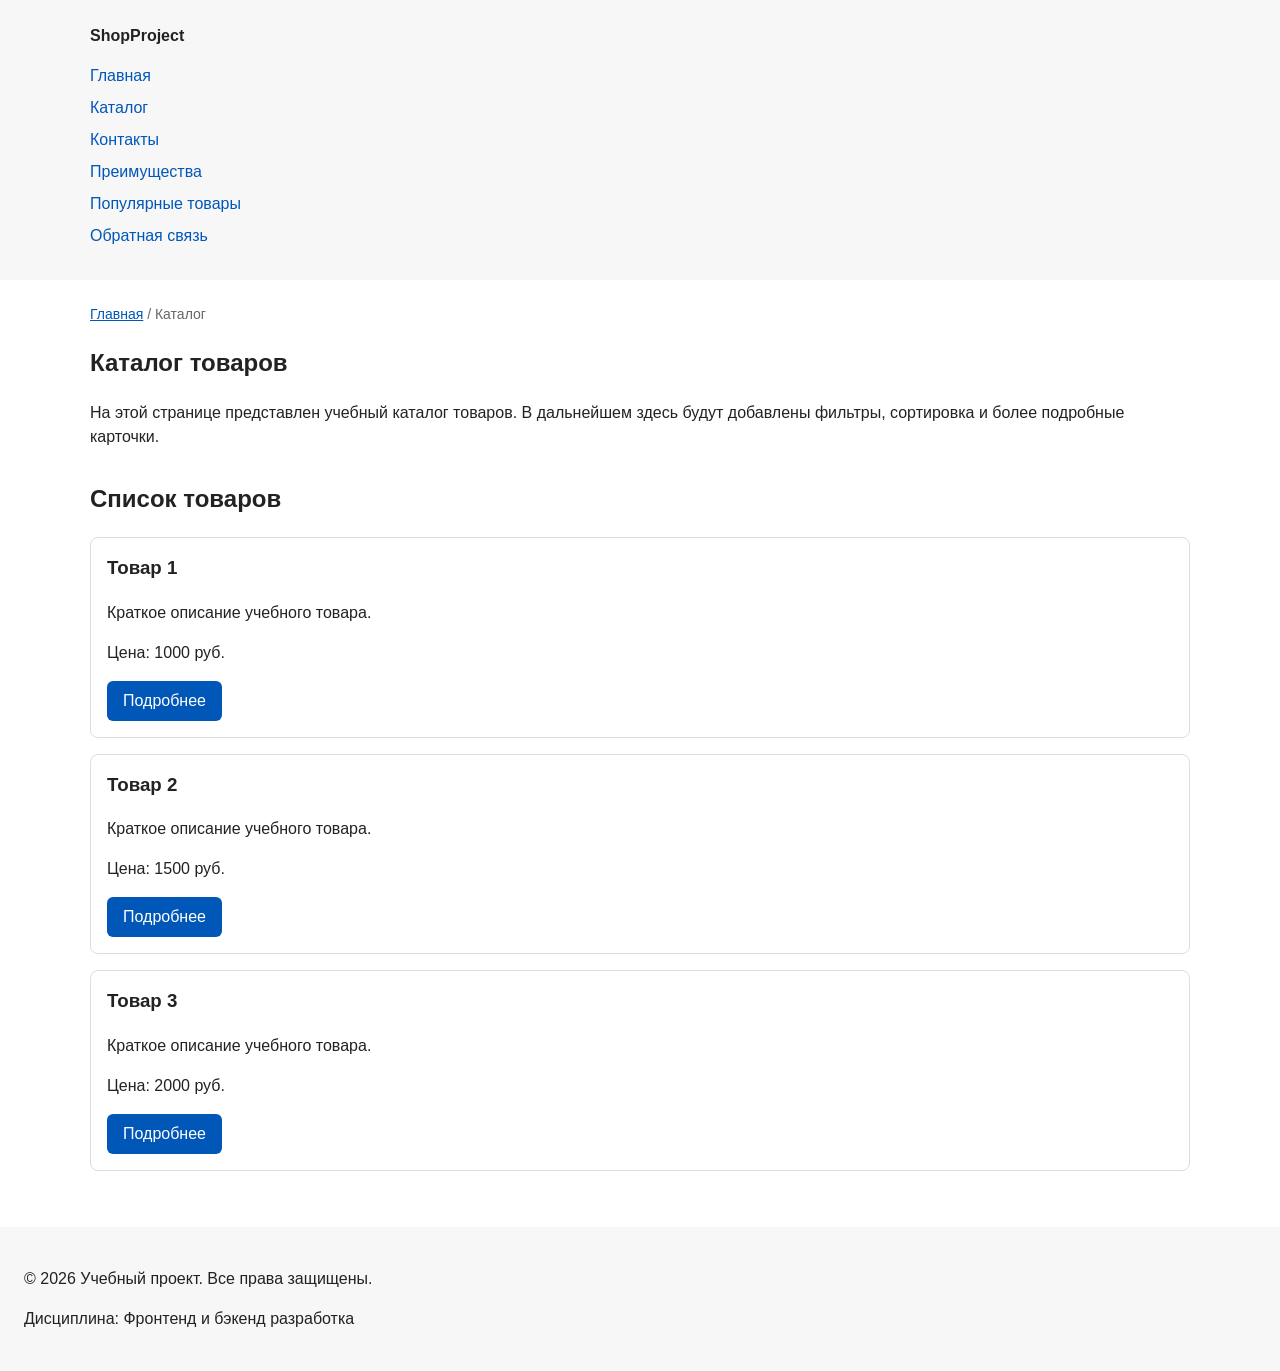
==== catalog.html @ c99eb0fe "feat: add multi-page structure navigation and anchors" ====
<!DOCTYPE html>
<html lang="ru">
<head>
    <meta charset="UTF-8">
    <meta name="viewport" content="width=device-width, initial-scale=1.0">
    <meta name="description" content="Каталог товаров учебного интернет-магазина.">
    <title>Каталог товаров — Учебный интернет-магазин</title>

    <meta property="og:type" content="website">
    <meta property="og:title" content="Учебный интернет-магазин">
    <meta property="og:description" content="Учебный frontend-проект интернет-магазина.">
    <meta property="og:image" content="https://username.github.io/kr1-html-css-shop/images/preview.jpg">

    <link rel="stylesheet" href="css/style.css">
</head>
<body>
<header>
    <div class="site-header">
        <a class="site-logo" href="index.html">ShopProject</a>

        <nav class="site-nav" aria-label="Основная навигация">
            <ul class="site-nav__list">
                <li><a href="index.html">Главная</a></li>
                <li><a href="catalog.html">Каталог</a></li>
                <li><a href="contacts.html">Контакты</a></li>
                <li><a href="index.html#advantages">Преимущества</a></li>
                <li><a href="index.html#popular">Популярные товары</a></li>
                <li><a href="index.html#contacts">Обратная связь</a></li>
            </ul>
        </nav>
    </div>
</header>

<main>
    <nav class="breadcrumbs" aria-label="Хлебные крошки">
        <a href="index.html">Главная</a>
        <span>Каталог</span>
    </nav>

    <section class="section">
        <h1>Каталог товаров</h1>
        <p>
            На этой странице представлен учебный каталог товаров.
            В дальнейшем здесь будут добавлены фильтры, сортировка и более
            подробные карточки.
        </p>
    </section>

    <section class="section">
        <h2>Список товаров</h2>

        <article class="product-card">
            <h3>Товар 1</h3>
            <p>Краткое описание учебного товара.</p>
            <p>Цена: 1000 руб.</p>
            <a class="button" href="index.html#popular">Подробнее</a>
        </article>

        <article class="product-card">
            <h3>Товар 2</h3>
            <p>Краткое описание учебного товара.</p>
            <p>Цена: 1500 руб.</p>
            <a class="button" href="index.html#popular">Подробнее</a>
        </article>

        <article class="product-card">
            <h3>Товар 3</h3>
            <p>Краткое описание учебного товара.</p>
            <p>Цена: 2000 руб.</p>
            <a class="button" href="index.html#popular">Подробнее</a>
        </article>
    </section>
</main>

<footer>
    <p>&copy; 2026 Учебный проект. Все права защищены.</p>
    <p>Дисциплина: Фронтенд и бэкенд разработка</p>
</footer>
</body>
</html>
---- css/style.css ----
/* ===============================
   1. Переменные проекта
   =============================== */
:root {
    /* Основные цвета проекта */
    --color-bg: #ffffff;
    --color-text: #222222;
    --color-muted: #666666;
    --color-primary: #0057b8;
    --color-primary-dark: #003f86;
    --color-border: #dddddd;
    --color-surface: #f7f7f7;
    --color-surface-accent: #eef5ff;
    --color-danger: #b00020;
    --color-success: #168a2f;
    --color-success-bg: #eefaf0;
    --color-white: #ffffff;

    /* Отступы */
    --space-xs: 4px;
    --space-sm: 8px;
    --space-md: 16px;
    --space-lg: 24px;
    --space-xl: 32px;

    /* Скругления */
    --radius-sm: 6px;
    --radius-md: 8px;
    --radius-lg: 12px;

    /* Размеры */
    --container-width: 1100px;
}


/* ===============================
   2. Базовые стили
   =============================== */
html {
    scroll-behavior: smooth;
}

* {
    box-sizing: border-box;
}

body {
    margin: 0;
    font-family: Arial, sans-serif;
    line-height: 1.5;
    color: var(--color-text);
    background-color: var(--color-bg);
}

header,
main,
footer {
    padding: var(--space-lg);
}

header {
    background-color: var(--color-surface);
}

footer {
    background-color: var(--color-surface);
}


/* ===============================
   3. Общие элементы интерфейса
   =============================== */
a {
    color: var(--color-primary);
}

a:hover {
    color: var(--color-primary-dark);
}

a:focus-visible {
    outline: 2px solid var(--color-primary);
    outline-offset: 3px;
}

:target {
    outline: 2px dashed var(--color-primary);
    outline-offset: 4px;
}


.button {
    display: inline-block;
    padding: var(--space-sm) var(--space-md);
    color: var(--color-white);
    background-color: var(--color-primary);
    text-decoration: none;
    border: none;
    border-radius: var(--radius-sm);
    cursor: pointer;
}

.button:hover {
    color: var(--color-white);
    background-color: var(--color-primary-dark);
}

.button:focus-visible {
    outline: 2px solid var(--color-primary);
    outline-offset: 3px;
}

.button:disabled {
    opacity: 0.6;
    cursor: not-allowed;
}


/* ===============================
   4. Компоненты страницы
   =============================== */

/* Шапка и навигация */
.site-header {
    max-width: var(--container-width);
    margin: 0 auto;
}

.site-logo {
    font-weight: bold;
    text-decoration: none;
    color: var(--color-text);
}

.site-nav__list {
    padding: 0;
    margin: var(--space-md) 0 0;
    list-style: none;
}

.site-nav__list li {
    margin-bottom: var(--space-sm);
}

.site-nav__list a {
    color: var(--color-primary);
    text-decoration: none;
}

.site-nav__list a:hover {
    text-decoration: underline;
}

/* Hero-блок и секции */
.hero {
    max-width: var(--container-width);
    margin: 0 auto var(--space-xl);
    padding: var(--space-xl) var(--space-lg);
    background-color: var(--color-surface-accent);
    border-radius: var(--radius-lg);
}

.section {
    max-width: var(--container-width);
    margin: 0 auto var(--space-xl);
}

.section h2 {
    margin-top: 0;
}

/* Карточки товаров */
.product-card {
    margin-bottom: var(--space-md);
    padding: var(--space-md);
    border: 1px solid var(--color-border);
    border-radius: var(--radius-md);
    background-color: var(--color-bg);
}

.product-card:hover {
    border-color: var(--color-primary);
}

.product-card h3 {
    margin-top: 0;
}

/* Дополнительный информационный блок */
.aside-info {
    max-width: var(--container-width);
    margin: 0 auto var(--space-xl);
    padding: var(--space-md);
    border-left: 4px solid var(--color-primary);
    background-color: var(--color-surface);
}

.breadcrumbs {
    max-width: var(--container-width);
    margin: 0 auto var(--space-md);
    font-size: 14px;
    color: var(--color-muted);
}

.breadcrumbs a {
    color: var(--color-primary);
}

.breadcrumbs span::before {
    content: " / ";
    color: var(--color-muted);
}



/* ===============================
   5. Форма и модальное окно
   =============================== */
.order-dialog {
    width: min(100% - 32px, 560px);
    padding: var(--space-lg);
    border: none;
    border-radius: var(--radius-lg);
}

.order-dialog::backdrop {
    background-color: rgba(0, 0, 0, 0.5);
}

.form-field {
    margin-bottom: var(--space-md);
}

.form-field label {
    display: block;
    margin-bottom: var(--space-xs);
}

.form-field input,
.form-field select,
.form-field textarea {
    width: 100%;
    padding: 10px 12px;
    border: 1px solid var(--color-border);
    border-radius: var(--radius-sm);
    font: inherit;
}

.form-field input[type="checkbox"] {
    width: auto;
}

.form-field small {
    display: block;
    margin-top: var(--space-xs);
    color: var(--color-muted);
}

/* Состояния полей формы */
.form-field input:hover,
.form-field select:hover,
.form-field textarea:hover {
    border-color: var(--color-primary);
}

.form-field input:focus-visible,
.form-field select:focus-visible,
.form-field textarea:focus-visible,
.form-actions button:focus-visible {
    outline: 2px solid var(--color-primary);
    outline-offset: 3px;
}

[aria-invalid="true"] {
    border-color: var(--color-danger);
}

/* Кнопки формы */
.form-actions {
    display: flex;
    gap: 12px;
    margin-top: 20px;
}

/* Сообщение об успешной отправке */
.success-message {
    max-width: var(--container-width);
    margin: var(--space-lg) auto;
    padding: var(--space-md);
    border-left: 4px solid var(--color-success);
}
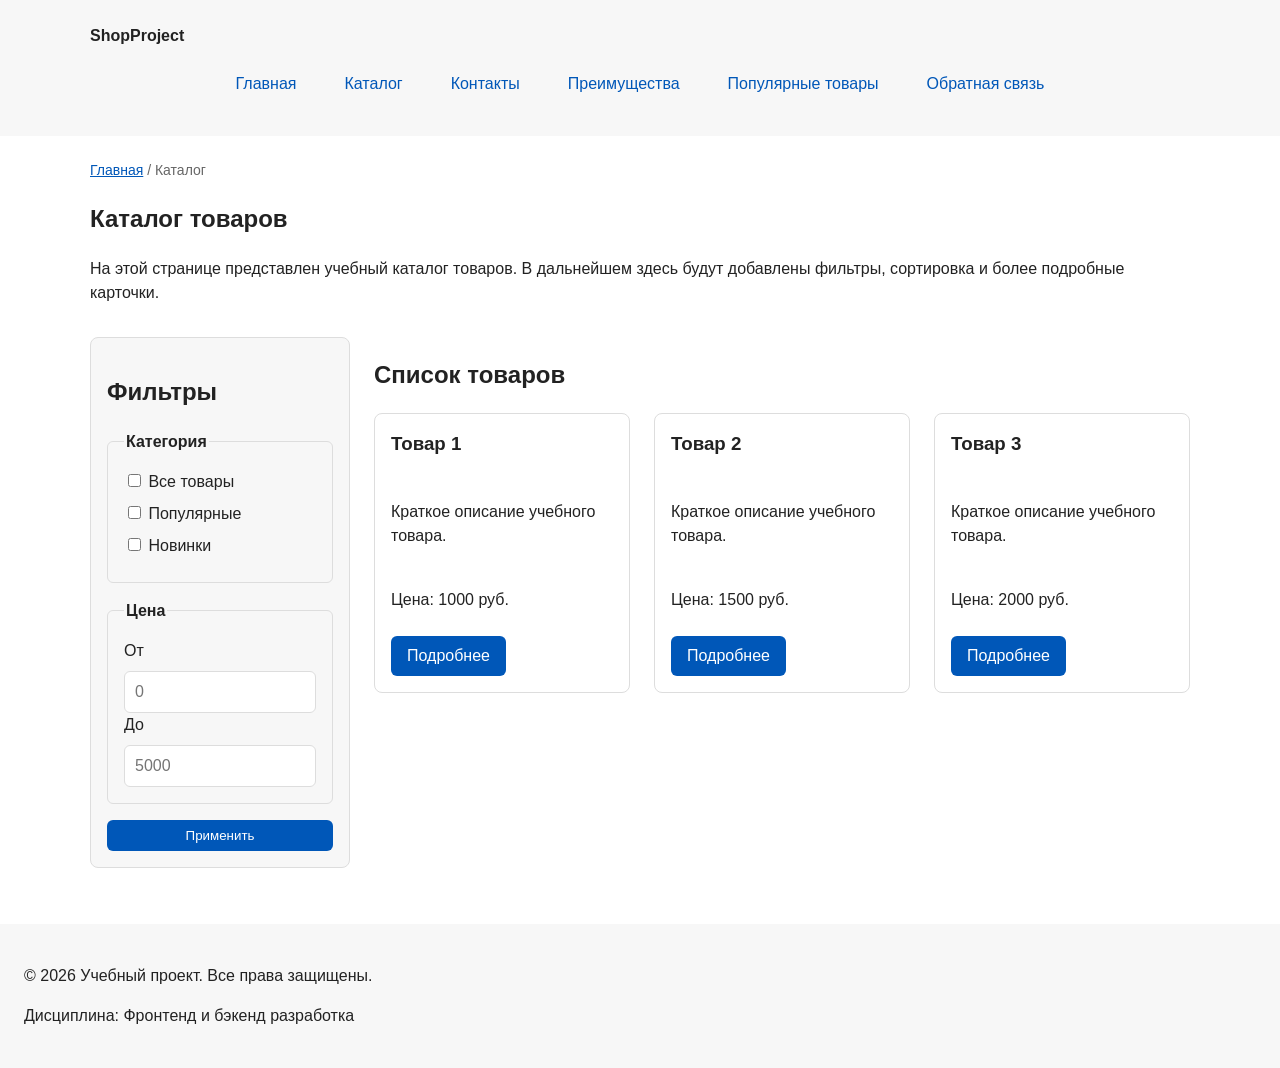
==== commit 480035d5: "feat: add flex navigation and grid catalog layout" ====
--- a/catalog.html
+++ b/catalog.html
@@ -32,6 +32,7 @@
 </header>
 
 <main>
+
     <nav class="breadcrumbs" aria-label="Хлебные крошки">
         <a href="index.html">Главная</a>
         <span>Каталог</span>
@@ -46,30 +47,78 @@
         </p>
     </section>
 
-    <section class="section">
-        <h2>Список товаров</h2>
+    <section class="catalog-layout">
 
-        <article class="product-card">
-            <h3>Товар 1</h3>
-            <p>Краткое описание учебного товара.</p>
-            <p>Цена: 1000 руб.</p>
-            <a class="button" href="index.html#popular">Подробнее</a>
-        </article>
+        <aside class="catalog-filters">
+            <h2>Фильтры</h2>
 
-        <article class="product-card">
-            <h3>Товар 2</h3>
-            <p>Краткое описание учебного товара.</p>
-            <p>Цена: 1500 руб.</p>
-            <a class="button" href="index.html#popular">Подробнее</a>
-        </article>
+            <form class="filters-form" action="#" method="get">
 
-        <article class="product-card">
-            <h3>Товар 3</h3>
-            <p>Краткое описание учебного товара.</p>
-            <p>Цена: 2000 руб.</p>
-            <a class="button" href="index.html#popular">Подробнее</a>
-        </article>
+                <fieldset>
+                    <legend>Категория</legend>
+
+                    <label>
+                        <input type="checkbox" name="category" value="all">
+                        Все товары
+                    </label>
+
+                    <label>
+                        <input type="checkbox" name="category" value="popular">
+                        Популярные
+                    </label>
+
+                    <label>
+                        <input type="checkbox" name="category" value="new">
+                        Новинки
+                    </label>
+                </fieldset>
+
+                <fieldset>
+                    <legend>Цена</legend>
+
+                    <label for="price-from">От</label>
+                    <input id="price-from" name="price-from" type="number" min="0" placeholder="0">
+
+                    <label for="price-to">До</label>
+                    <input id="price-to" name="price-to" type="number" min="0" placeholder="5000">
+                </fieldset>
+
+                <button class="button" type="submit">Применить</button>
+
+            </form>
+        </aside>
+
+        <section class="catalog-products">
+            <h2>Список товаров</h2>
+
+            <div class="products-grid">
+
+                <article class="product-card">
+                    <h3>Товар 1</h3>
+                    <p>Краткое описание учебного товара.</p>
+                    <p>Цена: 1000 руб.</p>
+                    <a class="button" href="index.html#popular">Подробнее</a>
+                </article>
+
+                <article class="product-card">
+                    <h3>Товар 2</h3>
+                    <p>Краткое описание учебного товара.</p>
+                    <p>Цена: 1500 руб.</p>
+                    <a class="button" href="index.html#popular">Подробнее</a>
+                </article>
+
+                <article class="product-card">
+                    <h3>Товар 3</h3>
+                    <p>Краткое описание учебного товара.</p>
+                    <p>Цена: 2000 руб.</p>
+                    <a class="button" href="index.html#popular">Подробнее</a>
+                </article>
+
+            </div>
+        </section>
+
     </section>
+
 </main>
 
 <footer>
--- a/css/style.css
+++ b/css/style.css
@@ -143,13 +143,30 @@
 }
 
 .site-nav__list a {
+    display: inline-block;
+    padding: var(--space-sm) var(--space-md);
     color: var(--color-primary);
     text-decoration: none;
+    border-radius: var(--radius-sm);
 }
 
 .site-nav__list a:hover {
-    text-decoration: underline;
-}
+    color: var(--color-white);
+    background-color: var(--color-primary);
+}
+
+
+.site-nav__list {
+    display: flex;
+    flex-wrap: wrap;
+    justify-content: center;
+    align-items: center;
+    gap: var(--space-md);
+    padding: 0;
+    margin: var(--space-md) 0 0;
+    list-style: none;
+}
+
 
 /* Hero-блок и секции */
 .hero {
@@ -169,14 +186,29 @@
     margin-top: 0;
 }
 
+.products-grid {
+    display: grid;
+    grid-template-columns: repeat(3, 1fr);
+    gap: var(--space-lg);
+}
+
 /* Карточки товаров */
 .product-card {
-    margin-bottom: var(--space-md);
+    display: flex;
+    flex-direction: column;
+    gap: var(--space-sm);
+    margin-bottom: 0;
     padding: var(--space-md);
     border: 1px solid var(--color-border);
     border-radius: var(--radius-md);
     background-color: var(--color-bg);
 }
+
+.product-card .button {
+    margin-top: auto;
+    align-self: flex-start;
+}
+
 
 .product-card:hover {
     border-color: var(--color-primary);
@@ -211,7 +243,55 @@
     color: var(--color-muted);
 }
 
-
+.catalog-layout {
+    max-width: var(--container-width);
+    margin: 0 auto var(--space-xl);
+    display: grid;
+    grid-template-columns: 260px 1fr;
+    grid-template-areas: "filters products";
+    gap: var(--space-lg);
+}
+
+.catalog-filters {
+    grid-area: filters;
+    padding: var(--space-md);
+    border: 1px solid var(--color-border);
+    border-radius: var(--radius-md);
+    background-color: var(--color-surface);
+}
+
+.catalog-products {
+    grid-area: products;
+}
+
+.filters-form {
+    display: grid;
+    gap: var(--space-md);
+}
+
+.filters-form fieldset {
+    margin: 0;
+    padding: var(--space-md);
+    border: 1px solid var(--color-border);
+    border-radius: var(--radius-sm);
+}
+
+.filters-form legend {
+    font-weight: 700;
+}
+
+.filters-form label {
+    display: block;
+    margin-bottom: var(--space-sm);
+}
+
+.filters-form input[type="number"] {
+    width: 100%;
+    padding: 8px 10px;
+    border: 1px solid var(--color-border);
+    border-radius: var(--radius-sm);
+    font: inherit;
+}
 
 /* ===============================
    5. Форма и модальное окно
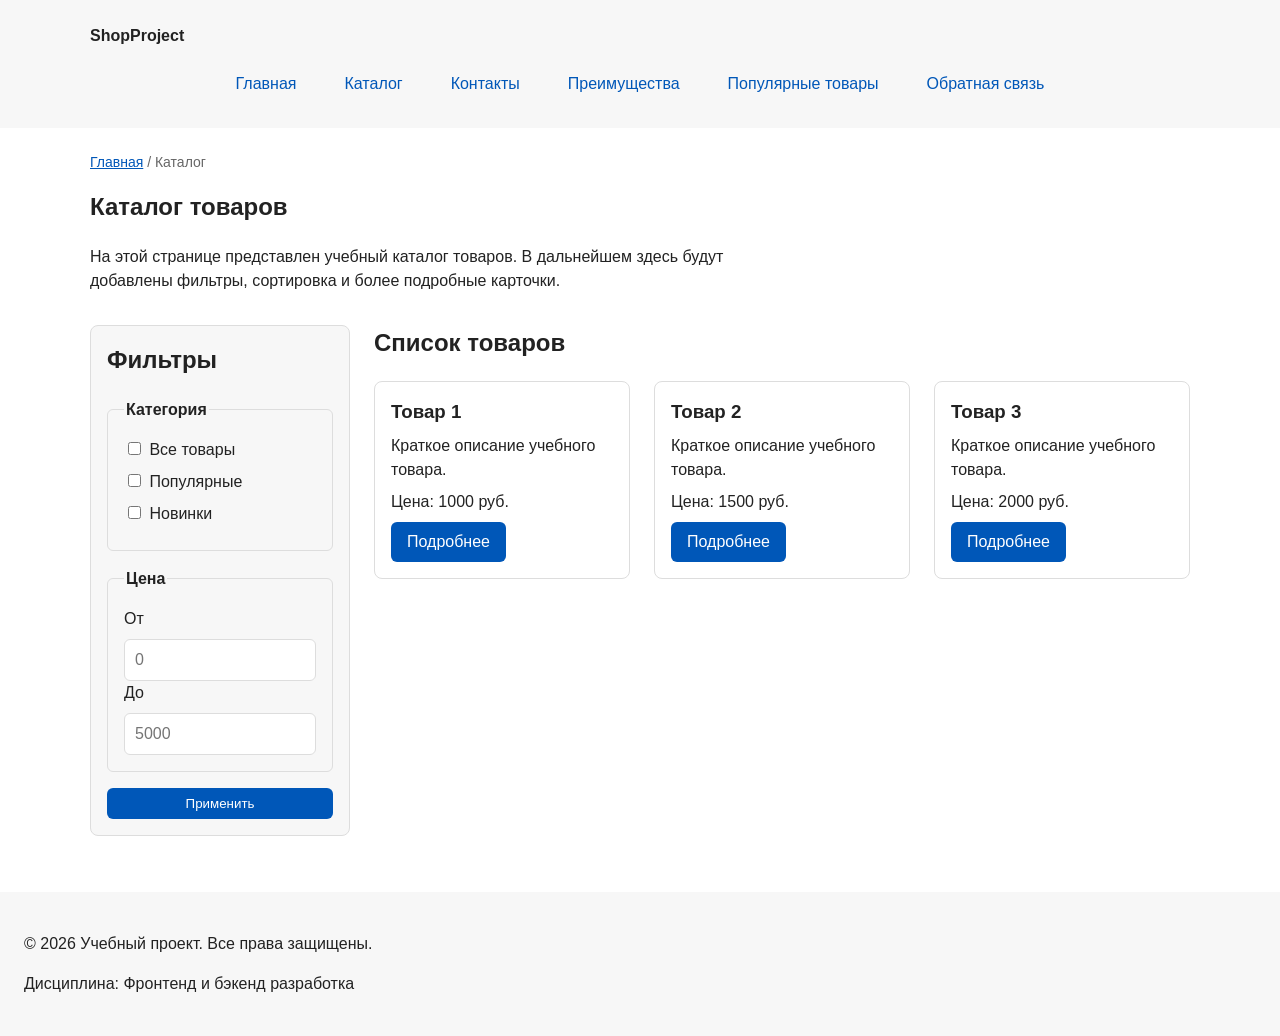
==== commit 9573797d: "refactor: apply BEM naming to CSS classes" ====
--- a/catalog.html
+++ b/catalog.html
@@ -14,18 +14,18 @@
     <link rel="stylesheet" href="css/style.css">
 </head>
 <body>
-<header>
-    <div class="site-header">
-        <a class="site-logo" href="index.html">ShopProject</a>
+<header class="site-header">
+    <div class="site-header__inner">
+        <a class="site-header__logo" href="index.html">ShopProject</a>
 
         <nav class="site-nav" aria-label="Основная навигация">
             <ul class="site-nav__list">
-                <li><a href="index.html">Главная</a></li>
-                <li><a href="catalog.html">Каталог</a></li>
-                <li><a href="contacts.html">Контакты</a></li>
-                <li><a href="index.html#advantages">Преимущества</a></li>
-                <li><a href="index.html#popular">Популярные товары</a></li>
-                <li><a href="index.html#contacts">Обратная связь</a></li>
+                <li class="site-nav__item"><a class="site-nav__link" href="index.html">Главная</a></li>
+                <li class="site-nav__item"><a class="site-nav__link" href="catalog.html">Каталог</a></li>
+                <li class="site-nav__item"><a class="site-nav__link" href="contacts.html">Контакты</a></li>
+                <li class="site-nav__item"><a class="site-nav__link" href="index.html#advantages">Преимущества</a></li>
+                <li class="site-nav__item"><a class="site-nav__link" href="index.html#popular">Популярные товары</a></li>
+                <li class="site-nav__item"><a class="site-nav__link" href="index.html#contacts">Обратная связь</a></li>
             </ul>
         </nav>
     </div>
@@ -34,13 +34,13 @@
 <main>
 
     <nav class="breadcrumbs" aria-label="Хлебные крошки">
-        <a href="index.html">Главная</a>
-        <span>Каталог</span>
+        <a class="breadcrumbs__link" href="index.html">Главная</a>
+        <span class="breadcrumbs__current">Каталог</span>
     </nav>
 
     <section class="section">
-        <h1>Каталог товаров</h1>
-        <p>
+        <h1 class="section__title">Каталог товаров</h1>
+        <p class="section__text">
             На этой странице представлен учебный каталог товаров.
             В дальнейшем здесь будут добавлены фильтры, сортировка и более
             подробные карточки.
@@ -49,69 +49,69 @@
 
     <section class="catalog-layout">
 
-        <aside class="catalog-filters">
-            <h2>Фильтры</h2>
+        <aside class="catalog-layout__filters">
+            <h2 class="catalog-layout__title">Фильтры</h2>
 
             <form class="filters-form" action="#" method="get">
 
-                <fieldset>
-                    <legend>Категория</legend>
+                <fieldset class="filters-form__group">
+                    <legend class="filters-form__legend">Категория</legend>
 
-                    <label>
-                        <input type="checkbox" name="category" value="all">
+                    <label class="filters-form__label">
+                        <input class="filters-form__checkbox" type="checkbox" name="category" value="all">
                         Все товары
                     </label>
 
-                    <label>
-                        <input type="checkbox" name="category" value="popular">
+                    <label class="filters-form__label">
+                        <input class="filters-form__checkbox" type="checkbox" name="category" value="popular">
                         Популярные
                     </label>
 
-                    <label>
-                        <input type="checkbox" name="category" value="new">
+                    <label class="filters-form__label">
+                        <input class="filters-form__checkbox" type="checkbox" name="category" value="new">
                         Новинки
                     </label>
                 </fieldset>
 
-                <fieldset>
-                    <legend>Цена</legend>
+                <fieldset class="filters-form__group">
+                    <legend class="filters-form__legend">Цена</legend>
 
-                    <label for="price-from">От</label>
-                    <input id="price-from" name="price-from" type="number" min="0" placeholder="0">
+                    <label class="filters-form__label" for="price-from">От</label>
+                    <input class="filters-form__input" id="price-from" name="price-from" type="number" min="0" placeholder="0">
 
-                    <label for="price-to">До</label>
-                    <input id="price-to" name="price-to" type="number" min="0" placeholder="5000">
+                    <label class="filters-form__label" for="price-to">До</label>
+                    <input class="filters-form__input" id="price-to" name="price-to" type="number" min="0" placeholder="5000">
                 </fieldset>
 
-                <button class="button" type="submit">Применить</button>
+                <button class="button filters-form__button" type="submit">Применить</button>
 
             </form>
         </aside>
 
-        <section class="catalog-products">
-            <h2>Список товаров</h2>
+        <section class="catalog-layout__products">
+            <h2 class="catalog-layout__title">Список товаров</h2>
 
             <div class="products-grid">
 
                 <article class="product-card">
-                    <h3>Товар 1</h3>
-                    <p>Краткое описание учебного товара.</p>
-                    <p>Цена: 1000 руб.</p>
-                    <a class="button" href="index.html#popular">Подробнее</a>
+                    <h3 class="product-card__title">Товар 1</h3>
+                    <p class="product-card__description">Краткое описание учебного товара.</p>
+                    <p class="product-card__price">Цена: 1000 руб.</p>
+                    <a class="button product-card__button" href="index.html#popular">Подробнее</a>
                 </article>
 
                 <article class="product-card">
-                    <h3>Товар 2</h3>
-                    <p>Краткое описание учебного товара.</p>
-                    <p>Цена: 1500 руб.</p>
-                    <a class="button" href="index.html#popular">Подробнее</a>
+                    <h3 class="product-card__title">Товар 2</h3>
+                    <p class="product-card__description">Краткое описание учебного товара.</p>
+                    <p class="product-card__price">Цена: 1500 руб.</p>
+                    <a class="button product-card__button" href="index.html#popular">Подробнее</a>
                 </article>
 
                 <article class="product-card">
-                    <h3>Товар 3</h3>
-                    <p>Краткое описание учебного товара.</p>
-                    <p>Цена: 2000 руб.</p>
-                    <a class="button" href="index.html#popular">Подробнее</a>
+                    <h3 class="product-card__title">Товар 3</h3>
+                    <p class="product-card__description">Краткое описание учебного товара.</p>
+                    <p class="product-card__price">Цена: 2000 руб.</p>
+                    <a class="button product-card__button" href="index.html#popular">Подробнее</a>
                 </article>
 
             </div>
@@ -121,7 +121,7 @@
 
 </main>
 
-<footer>
+<footer class="site-footer">
     <p>&copy; 2026 Учебный проект. Все права защищены.</p>
     <p>Дисциплина: Фронтенд и бэкенд разработка</p>
 </footer>
--- a/css/style.css
+++ b/css/style.css
@@ -1,8 +1,5 @@
-/* ===============================
-   1. Переменные проекта
-   =============================== */
+/* Переменные проекта */
 :root {
-    /* Основные цвета проекта */
     --color-bg: #ffffff;
     --color-text: #222222;
     --color-muted: #666666;
@@ -13,29 +10,18 @@
     --color-surface-accent: #eef5ff;
     --color-danger: #b00020;
     --color-success: #168a2f;
-    --color-success-bg: #eefaf0;
-    --color-white: #ffffff;
-
-    /* Отступы */
     --space-xs: 4px;
     --space-sm: 8px;
     --space-md: 16px;
     --space-lg: 24px;
     --space-xl: 32px;
-
-    /* Скругления */
     --radius-sm: 6px;
     --radius-md: 8px;
     --radius-lg: 12px;
-
-    /* Размеры */
     --container-width: 1100px;
 }
 
-
-/* ===============================
-   2. Базовые стили
-   =============================== */
+/* Базовые стили */
 html {
     scroll-behavior: smooth;
 }
@@ -52,24 +38,12 @@
     background-color: var(--color-bg);
 }
 
-header,
 main,
-footer {
+.site-header,
+.site-footer {
     padding: var(--space-lg);
 }
 
-header {
-    background-color: var(--color-surface);
-}
-
-footer {
-    background-color: var(--color-surface);
-}
-
-
-/* ===============================
-   3. Общие элементы интерфейса
-   =============================== */
 a {
     color: var(--color-primary);
 }
@@ -78,7 +52,9 @@
     color: var(--color-primary-dark);
 }
 
-a:focus-visible {
+a:focus-visible,
+.button:focus-visible,
+.order-form__button:focus-visible {
     outline: 2px solid var(--color-primary);
     outline-offset: 3px;
 }
@@ -88,11 +64,11 @@
     outline-offset: 4px;
 }
 
-
+/* Общая кнопка */
 .button {
     display: inline-block;
     padding: var(--space-sm) var(--space-md);
-    color: var(--color-white);
+    color: #ffffff;
     background-color: var(--color-primary);
     text-decoration: none;
     border: none;
@@ -101,13 +77,8 @@
 }
 
 .button:hover {
-    color: var(--color-white);
+    color: #ffffff;
     background-color: var(--color-primary-dark);
-}
-
-.button:focus-visible {
-    outline: 2px solid var(--color-primary);
-    outline-offset: 3px;
 }
 
 .button:disabled {
@@ -115,46 +86,21 @@
     cursor: not-allowed;
 }
 
-
-/* ===============================
-   4. Компоненты страницы
-   =============================== */
-
 /* Шапка и навигация */
 .site-header {
+    background-color: var(--color-surface);
+}
+
+.site-header__inner {
     max-width: var(--container-width);
     margin: 0 auto;
 }
 
-.site-logo {
+.site-header__logo {
     font-weight: bold;
     text-decoration: none;
     color: var(--color-text);
 }
-
-.site-nav__list {
-    padding: 0;
-    margin: var(--space-md) 0 0;
-    list-style: none;
-}
-
-.site-nav__list li {
-    margin-bottom: var(--space-sm);
-}
-
-.site-nav__list a {
-    display: inline-block;
-    padding: var(--space-sm) var(--space-md);
-    color: var(--color-primary);
-    text-decoration: none;
-    border-radius: var(--radius-sm);
-}
-
-.site-nav__list a:hover {
-    color: var(--color-white);
-    background-color: var(--color-primary);
-}
-
 
 .site-nav__list {
     display: flex;
@@ -167,8 +113,24 @@
     list-style: none;
 }
 
-
-/* Hero-блок и секции */
+.site-nav__item {
+    margin: 0;
+}
+
+.site-nav__link {
+    display: inline-block;
+    padding: var(--space-sm) var(--space-md);
+    color: var(--color-primary);
+    text-decoration: none;
+    border-radius: var(--radius-sm);
+}
+
+.site-nav__link:hover {
+    color: #ffffff;
+    background-color: var(--color-primary);
+}
+
+/* Главная страница */
 .hero {
     max-width: var(--container-width);
     margin: 0 auto var(--space-xl);
@@ -177,56 +139,76 @@
     border-radius: var(--radius-lg);
 }
 
+.hero__title,
+.section__title,
+.student-info__title,
+.catalog-layout__title,
+.product-card__title,
+.order-dialog__title {
+    margin-top: 0;
+}
+
+.hero__button {
+    margin-top: var(--space-sm);
+}
+
 .section {
     max-width: var(--container-width);
     margin: 0 auto var(--space-xl);
 }
 
-.section h2 {
-    margin-top: 0;
-}
-
+.section__text {
+    max-width: 75ch;
+}
+
+.advantages-list__item {
+    margin-bottom: var(--space-xs);
+}
+
+.student-info {
+    max-width: var(--container-width);
+    margin: 0 auto var(--space-xl);
+    padding: var(--space-md);
+    border-left: 4px solid var(--color-primary);
+    background-color: var(--color-surface);
+}
+
+/* Карточки товаров */
 .products-grid {
     display: grid;
     grid-template-columns: repeat(3, 1fr);
     gap: var(--space-lg);
 }
 
-/* Карточки товаров */
 .product-card {
     display: flex;
     flex-direction: column;
     gap: var(--space-sm);
-    margin-bottom: 0;
     padding: var(--space-md);
     border: 1px solid var(--color-border);
     border-radius: var(--radius-md);
     background-color: var(--color-bg);
 }
 
-.product-card .button {
-    margin-top: auto;
-    align-self: flex-start;
-}
-
-
 .product-card:hover {
     border-color: var(--color-primary);
 }
 
-.product-card h3 {
-    margin-top: 0;
-}
-
-/* Дополнительный информационный блок */
-.aside-info {
-    max-width: var(--container-width);
-    margin: 0 auto var(--space-xl);
-    padding: var(--space-md);
-    border-left: 4px solid var(--color-primary);
-    background-color: var(--color-surface);
-}
-
+.product-card__title {
+    margin-bottom: 0;
+}
+
+.product-card__description,
+.product-card__price {
+    margin: 0;
+}
+
+.product-card__button {
+    align-self: flex-start;
+    margin-top: auto;
+}
+
+/* Хлебные крошки */
 .breadcrumbs {
     max-width: var(--container-width);
     margin: 0 auto var(--space-md);
@@ -234,25 +216,26 @@
     color: var(--color-muted);
 }
 
-.breadcrumbs a {
+.breadcrumbs__link {
     color: var(--color-primary);
 }
 
-.breadcrumbs span::before {
+.breadcrumbs__current::before {
     content: " / ";
     color: var(--color-muted);
 }
 
+/* Каталог и фильтры */
 .catalog-layout {
-    max-width: var(--container-width);
-    margin: 0 auto var(--space-xl);
     display: grid;
     grid-template-columns: 260px 1fr;
     grid-template-areas: "filters products";
     gap: var(--space-lg);
-}
-
-.catalog-filters {
+    max-width: var(--container-width);
+    margin: 0 auto var(--space-xl);
+}
+
+.catalog-layout__filters {
     grid-area: filters;
     padding: var(--space-md);
     border: 1px solid var(--color-border);
@@ -260,7 +243,7 @@
     background-color: var(--color-surface);
 }
 
-.catalog-products {
+.catalog-layout__products {
     grid-area: products;
 }
 
@@ -269,23 +252,27 @@
     gap: var(--space-md);
 }
 
-.filters-form fieldset {
+.filters-form__group {
     margin: 0;
     padding: var(--space-md);
     border: 1px solid var(--color-border);
     border-radius: var(--radius-sm);
 }
 
-.filters-form legend {
+.filters-form__legend {
     font-weight: 700;
 }
 
-.filters-form label {
+.filters-form__label {
     display: block;
     margin-bottom: var(--space-sm);
 }
 
-.filters-form input[type="number"] {
+.filters-form__checkbox {
+    margin-right: var(--space-xs);
+}
+
+.filters-form__input {
     width: 100%;
     padding: 8px 10px;
     border: 1px solid var(--color-border);
@@ -293,9 +280,7 @@
     font: inherit;
 }
 
-/* ===============================
-   5. Форма и модальное окно
-   =============================== */
+/* Модальное окно и форма заявки */
 .order-dialog {
     width: min(100% - 32px, 560px);
     padding: var(--space-lg);
@@ -307,18 +292,20 @@
     background-color: rgba(0, 0, 0, 0.5);
 }
 
-.form-field {
+.order-dialog__title {
     margin-bottom: var(--space-md);
 }
 
-.form-field label {
+.order-form__field {
+    margin-bottom: var(--space-md);
+}
+
+.order-form__label {
     display: block;
     margin-bottom: var(--space-xs);
 }
 
-.form-field input,
-.form-field select,
-.form-field textarea {
+.order-form__control {
     width: 100%;
     padding: 10px 12px;
     border: 1px solid var(--color-border);
@@ -326,46 +313,46 @@
     font: inherit;
 }
 
-.form-field input[type="checkbox"] {
+.order-form__field input[type="checkbox"] {
     width: auto;
 }
 
-.form-field small {
+.order-form__hint {
     display: block;
     margin-top: var(--space-xs);
     color: var(--color-muted);
 }
 
-/* Состояния полей формы */
-.form-field input:hover,
-.form-field select:hover,
-.form-field textarea:hover {
+.order-form__control:hover {
     border-color: var(--color-primary);
 }
 
-.form-field input:focus-visible,
-.form-field select:focus-visible,
-.form-field textarea:focus-visible,
-.form-actions button:focus-visible {
-    outline: 2px solid var(--color-primary);
-    outline-offset: 3px;
-}
-
-[aria-invalid="true"] {
+.order-form__field [aria-invalid="true"] {
     border-color: var(--color-danger);
 }
 
-/* Кнопки формы */
-.form-actions {
+.order-form__field--checkbox .order-form__label {
     display: flex;
-    gap: 12px;
-    margin-top: 20px;
-}
-
-/* Сообщение об успешной отправке */
+    align-items: center;
+    gap: var(--space-sm);
+}
+
+.order-form__actions {
+    display: flex;
+    flex-wrap: wrap;
+    gap: var(--space-md);
+    margin-top: var(--space-lg);
+}
+
 .success-message {
     max-width: var(--container-width);
     margin: var(--space-lg) auto;
     padding: var(--space-md);
     border-left: 4px solid var(--color-success);
-}+    background-color: #eefaf0;
+}
+
+/* Подвал */
+.site-footer {
+    background-color: var(--color-surface);
+}
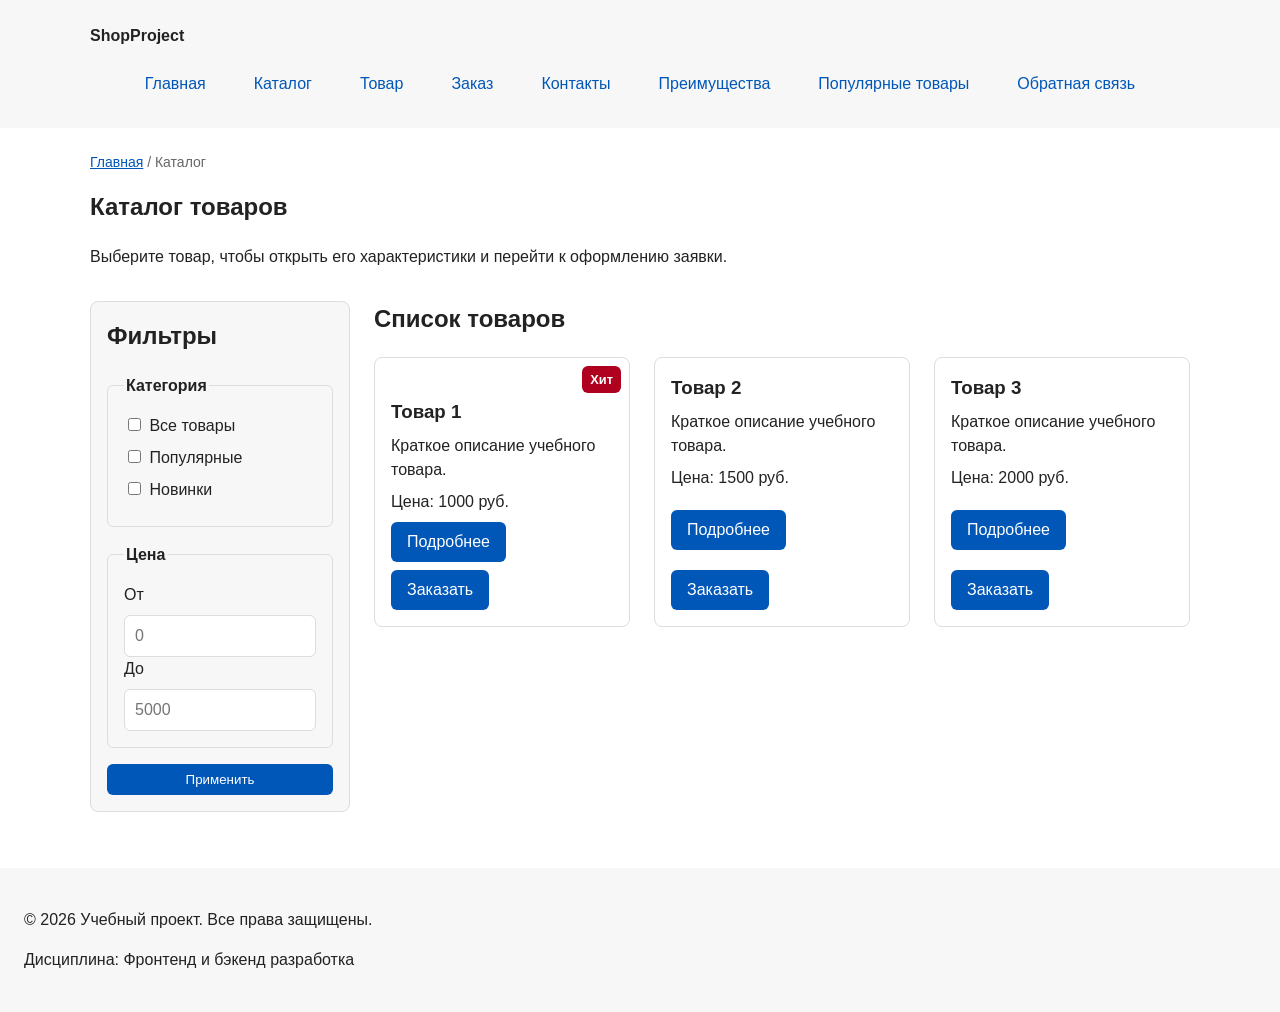
==== commit ac050c6e: "fix: prepare HTML CSS project for submission" ====
--- a/catalog.html
+++ b/catalog.html
@@ -22,6 +22,8 @@
             <ul class="site-nav__list">
                 <li class="site-nav__item"><a class="site-nav__link" href="index.html">Главная</a></li>
                 <li class="site-nav__item"><a class="site-nav__link" href="catalog.html">Каталог</a></li>
+                <li class="site-nav__item"><a class="site-nav__link" href="product.html">Товар</a></li>
+                <li class="site-nav__item"><a class="site-nav__link" href="order.html">Заказ</a></li>
                 <li class="site-nav__item"><a class="site-nav__link" href="contacts.html">Контакты</a></li>
                 <li class="site-nav__item"><a class="site-nav__link" href="index.html#advantages">Преимущества</a></li>
                 <li class="site-nav__item"><a class="site-nav__link" href="index.html#popular">Популярные товары</a></li>
@@ -41,9 +43,8 @@
     <section class="section">
         <h1 class="section__title">Каталог товаров</h1>
         <p class="section__text">
-            На этой странице представлен учебный каталог товаров.
-            В дальнейшем здесь будут добавлены фильтры, сортировка и более
-            подробные карточки.
+            Выберите товар, чтобы открыть его характеристики и перейти
+            к оформлению заявки.
         </p>
     </section>
 
@@ -93,25 +94,29 @@
 
             <div class="products-grid">
 
-                <article class="product-card">
+                <article class="product-card product-card--popular">
+                    <span class="product-card__badge">Хит</span>
                     <h3 class="product-card__title">Товар 1</h3>
                     <p class="product-card__description">Краткое описание учебного товара.</p>
                     <p class="product-card__price">Цена: 1000 руб.</p>
-                    <a class="button product-card__button" href="index.html#popular">Подробнее</a>
+                    <a class="button product-card__button" href="product.html">Подробнее</a>
+                    <a class="button product-card__button" href="order.html">Заказать</a>
                 </article>
 
                 <article class="product-card">
                     <h3 class="product-card__title">Товар 2</h3>
                     <p class="product-card__description">Краткое описание учебного товара.</p>
                     <p class="product-card__price">Цена: 1500 руб.</p>
-                    <a class="button product-card__button" href="index.html#popular">Подробнее</a>
+                    <a class="button product-card__button" href="product.html">Подробнее</a>
+                    <a class="button product-card__button" href="order.html">Заказать</a>
                 </article>
 
                 <article class="product-card">
                     <h3 class="product-card__title">Товар 3</h3>
                     <p class="product-card__description">Краткое описание учебного товара.</p>
                     <p class="product-card__price">Цена: 2000 руб.</p>
-                    <a class="button product-card__button" href="index.html#popular">Подробнее</a>
+                    <a class="button product-card__button" href="product.html">Подробнее</a>
+                    <a class="button product-card__button" href="order.html">Заказать</a>
                 </article>
 
             </div>
--- a/css/style.css
+++ b/css/style.css
@@ -181,6 +181,7 @@
 }
 
 .product-card {
+    position: relative;
     display: flex;
     flex-direction: column;
     gap: var(--space-sm);
@@ -188,6 +189,22 @@
     border: 1px solid var(--color-border);
     border-radius: var(--radius-md);
     background-color: var(--color-bg);
+}
+
+.product-card--popular {
+    padding-top: calc(var(--space-xl) + var(--space-sm));
+}
+
+.product-card__badge {
+    position: absolute;
+    top: var(--space-sm);
+    right: var(--space-sm);
+    padding: var(--space-xs) var(--space-sm);
+    color: #ffffff;
+    background-color: var(--color-danger);
+    border-radius: var(--radius-sm);
+    font-size: 0.8rem;
+    font-weight: 700;
 }
 
 .product-card:hover {
@@ -344,6 +361,38 @@
     margin-top: var(--space-lg);
 }
 
+.order-form--page {
+    max-width: 620px;
+}
+
+/* Таблица характеристик */
+.product-table {
+    width: 100%;
+    max-width: 720px;
+    margin-top: var(--space-xl);
+    border-collapse: collapse;
+    text-align: left;
+}
+
+.product-table__caption {
+    margin-bottom: var(--space-sm);
+    font-weight: 700;
+    text-align: left;
+}
+
+.product-table__cell {
+    padding: var(--space-sm) var(--space-md);
+    border: 1px solid var(--color-border);
+}
+
+.product-table__cell--heading {
+    background-color: var(--color-surface);
+}
+
+.product-table__row:nth-child(even) {
+    background-color: var(--color-surface-accent);
+}
+
 .success-message {
     max-width: var(--container-width);
     margin: var(--space-lg) auto;
